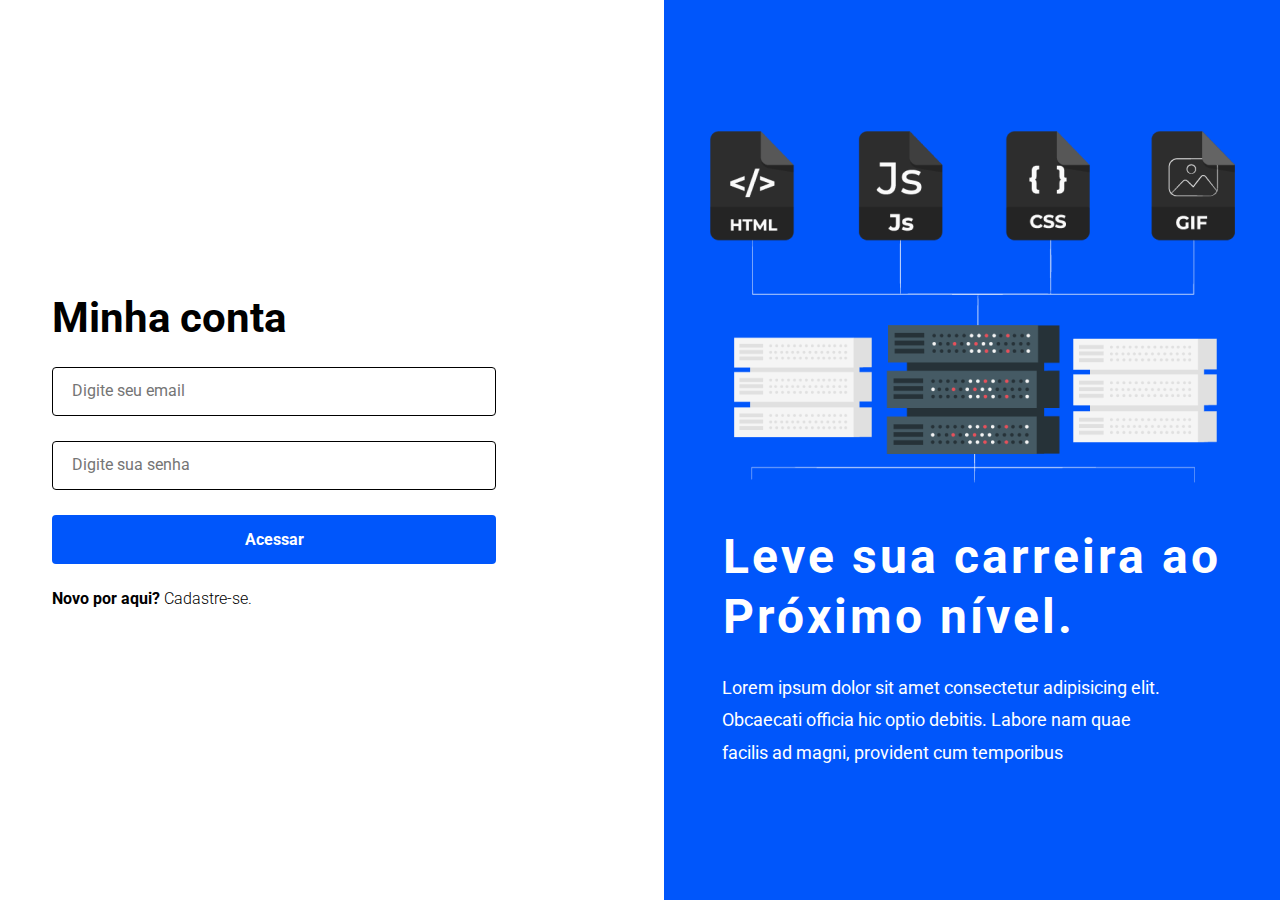
==== index.html @ dd0be00c "desafio login concluido" ====
<!DOCTYPE html>
<html lang="pt-br">
<head>
    <link rel="stylesheet" href="styles/global.css">
    <link rel="stylesheet" href="styles/left.css">
    <link rel="stylesheet" href="styles/right.css">
    <meta charset="UTF-8">
    <meta name="viewport" content="width=device-width, initial-scale=1.0">
    <title>Login</title>
</head>
<body>
    <div class="wrapper">
        
            <div class="left column">
                <h1>Minha conta</h1>
                <form class="form">
                    <input type="text" placeholder="Digite seu email" class="input">
                    <input type="password" placeholder="Digite sua senha" class="input">
                    <input type="button" value="Acessar" class="btn">
                </form>
                <p>Novo por aqui? <a href="signup.html">Cadastre-se.</a></p>
            </div>
            <div class="right column">
                <div class="asset">
                    <img src="assets/info.png" alt="" class="img">
                </div>
                <h1>Leve sua carreira ao <br>Próximo nível.</h1>
                <p>Lorem ipsum dolor sit amet consectetur adipisicing elit. <br>Obcaecati officia hic optio debitis. Labore nam quae <br>facilis ad magni, provident cum temporibus </p>
            </div>
        
    </div>
    
</body>
</html>
---- styles/global.css ----
@import url('https://fonts.googleapis.com/css2?family=Roboto:ital,wght@0,100..900;1,100..900&display=swap');

:root{
    --branco: #ffffff;
    --preto: #000000;
    --azul: #0056fb;
}

*{
    margin: 0;
    padding: 0;
    box-sizing: border-box;
    font-family: "Roboto", sans-serif;
}

a{
    text-decoration: none;
}

body{
    background-color: var(--branco);
    height: 100%;
    width: 100%;
}

.wrapper{
    display: flex;
    height: 100vh;
    flex-direction: row;
    align-items: center;
    justify-content: center;
    margin: 0 auto;
    
}
---- styles/left.css ----
.left{
    background-color: var(--branco);
    width: 50%;
    flex: 1;
    display: flex;
    flex-direction: column;
    justify-content: center;
    align-items: center;
    padding: 0 24px;
    
}

.left h1{
    width: 100%;
    max-width: 560px;
    margin-bottom: 25px;
    font-size: 42px;

}

.form{
    max-width: 560px;
    width: 100%;
}


input{
    display: flex;
    width: 444px;
    height: 49px;
    margin-bottom: 25px;
    border: 1px solid black;
    border-radius: 4px;
}

input::placeholder{
    font-size: 16px;
    font-weight: 400px;
    padding: 15px 19px;
}

 .btn{
    background-color: var(--azul);
    color: var(--branco);
    border: none;
    font-weight: 700;
    font-size: 16px;
}
.left p{
    width: 100%;
    max-width: 560px;
    font-weight: 700;
    font-size: 16px;
}

.left p a{
    color: var(--preto);
    font-weight: 300;
}


/*Signup*/

.termos{
    display: flex;
    flex-direction: row;
}

.caixa{
    width: 20px;
    height: 20px;
    margin-right: 20px;
    border: 1px solid black;
}
---- styles/right.css ----
.right{
    height: 100vh;
    width: 50%;
    background-color: var(--azul);
    flex: 1;
    display: flex;
    flex-direction: column;
    align-items: center;
    justify-content: center;
}

.right .asset{
    margin-bottom: 40px;
}

.img{
    width: 525px;
    height: 352px;
}

.right h1{
    font-size: 48px;
    font-weight: 700;
    color: var(--branco);
    letter-spacing: 3px;
    line-height: 60px;
    margin-bottom: 25px;
}

.right p{
    font-size: 18px;
    font-weight: 400;
    color: var(--branco);
    line-height: 180%;
    width: 100%;
    max-width: 500px;
}
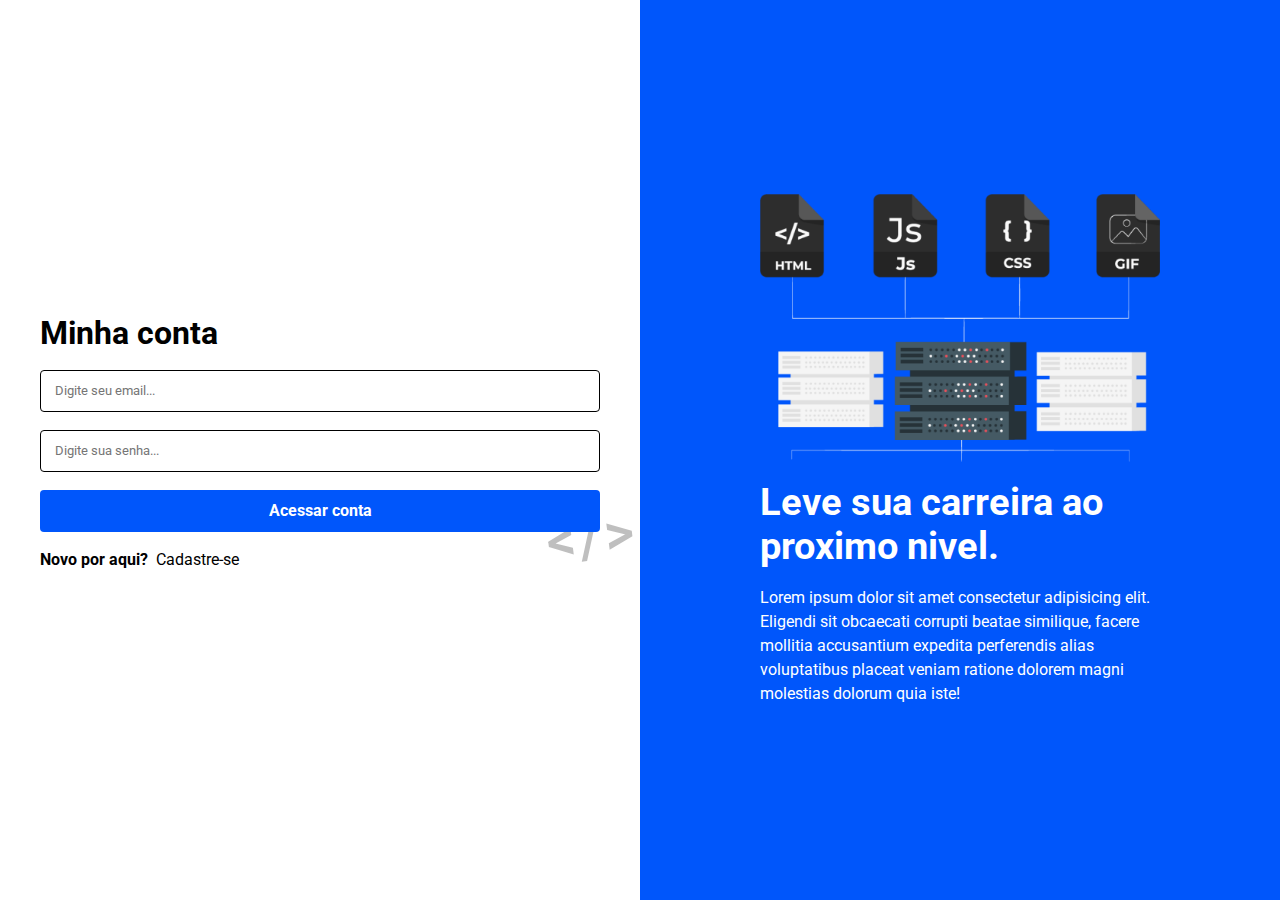
==== commit afa3a343: "FIM" ====
--- a/index.html
+++ b/index.html
@@ -2,33 +2,39 @@
 <html lang="pt-br">
 <head>
     <link rel="stylesheet" href="styles/global.css">
-    <link rel="stylesheet" href="styles/left.css">
-    <link rel="stylesheet" href="styles/right.css">
     <meta charset="UTF-8">
     <meta name="viewport" content="width=device-width, initial-scale=1.0">
     <title>Login</title>
 </head>
 <body>
-    <div class="wrapper">
-        
-            <div class="left column">
-                <h1>Minha conta</h1>
-                <form class="form">
-                    <input type="text" placeholder="Digite seu email" class="input">
-                    <input type="password" placeholder="Digite sua senha" class="input">
-                    <input type="button" value="Acessar" class="btn">
-                </form>
-                <p>Novo por aqui? <a href="signup.html">Cadastre-se.</a></p>
+    <main class="container">
+        <section class="left">
+            <h1>Minha conta</h1>
+
+            <form class="form">
+                <input type="email" placeholder="Digite seu email..." class="input">
+                <input type="password" placeholder="Digite sua senha..." class="input">
+                <button type="submit" class="button">
+                    Acessar conta 
+                </button>
+            </form>
+
+            <div class="area">
+                <span class="link">Novo por aqui? <a href="signup.html">Cadastre-se</a></span>
             </div>
-            <div class="right column">
-                <div class="asset">
-                    <img src="assets/info.png" alt="" class="img">
-                </div>
-                <h1>Leve sua carreira ao <br>Próximo nível.</h1>
-                <p>Lorem ipsum dolor sit amet consectetur adipisicing elit. <br>Obcaecati officia hic optio debitis. Labore nam quae <br>facilis ad magni, provident cum temporibus </p>
-            </div>
-        
-    </div>
-    
+
+
+        </section>
+
+        <section class="right">
+            <img src="assets/info.png" alt="informações do projeto" class="info-img">
+            <h2 class="subtitle">Leve sua carreira ao proximo nivel.</h2>
+            <p class="text">Lorem ipsum dolor sit amet consectetur adipisicing elit. Eligendi sit obcaecati corrupti beatae similique, facere mollitia accusantium expedita perferendis alias voluptatibus placeat veniam ratione dolorem magni molestias dolorum quia iste!</p>
+
+        </section>
+
+
+
+    </main>
 </body>
 </html>--- a/styles/global.css
+++ b/styles/global.css
@@ -13,27 +13,193 @@
     font-family: "Roboto", sans-serif;
 }
 
-a{
-    text-decoration: none;
-}
-
 body{
     background-color: var(--branco);
-    height: 100%;
-    width: 100%;
-}
-
-.wrapper{
-    display: flex;
-    height: 100vh;
+    width: 100%;
+}
+
+.container{
+    display: flex;
     flex-direction: row;
     align-items: center;
     justify-content: center;
     margin: 0 auto;
+}
+
+.left{
+    flex: 1;
+    display: flex;
+    flex-direction: column;
+    justify-content: center;
+    align-items: center;
+    padding: 0 24px;
+}
+
+.left h1{
+    width: 100%;
+    max-width: 560px;
+    margin-bottom: 18px;
+    font-size: 32px;
+}
+
+
+.form{
+    position: relative;
+    display: flex;
+    flex-direction: column;
+    width: 100%;
+    max-width: 560px;
+    z-index: 9;
+}
+
+.input{
+    border: 1px solid var(--preto);
+    border-radius: 4px;
+    margin-bottom: 18px;
+    min-width: 100%;
+    padding: 0 14px;
+}
+
+.form input[type="text"], .form input[type="email"], .form input[type="password"]{
+    height: 42px;
+}
+
+.button{
+    background-color: var(--azul);
+    height: 42px;
+    border-radius: 4px;
+    color: var(--branco);
+    font-size: 16px;
+    font-weight: bold;
+    width: 100%;
+    max-width: 560px;
+    cursor: pointer;
+    border: none;
+    margin-bottom: 18px;
+
+    transition: .5s linear;
+    z-index: 2;
+}
+
+.button:hover{
+    background-color: #008afb;
+}
+
+.area{
+    width: 100%;
+    max-width: 560px;
+    margin-bottom: 18px;
+}
+
+.area .link{
+    align-self: flex-start;
+    font-weight: bold;
+}
+
+.link a {
+    text-decoration: none;
+    color: var(--preto);
+    font-weight: normal;
+    margin-left: 4px;
+}
+
+.right{
+    flex: 1;
+    background-color: var(--azul);
+    height: 100vh;
+    display: flex;
+    flex-direction: column;
+    align-items: center;
+    justify-content: center;
+    padding: 0 24px;
+}
+
+.info-img{
+    width: 100%;
+    max-width: 400px;
+    height: auto;
+    margin-bottom: 18px;
+}
+
+.subtitle{
+    max-width: 400px;
+    font-size: 38px;
+    color: var(--branco);
+    margin-bottom: 18px;
+}
+
+.text{
+    max-width: 400px;
+    line-height: 150%;
+    color: var(--branco);
+}
+
+
+.form::before{
+    content: '';
+    position: absolute;
+    background-image: url(../assets/code.svg);
+    background-size: 90px;
+    background-repeat: no-repeat;
+    z-index: 1;
+    width: 90px;
+    height: 90px;
+    opacity: 0.3;
+    bottom: -50px;
+    right: -35px;
+}
+
+@media (max-width: 700px){
+    .container{
+        flex-direction: column;
+        min-height: 100vh;
+    }
+
+    .left{
+        width: 85%;
+        padding: 24px 0;
+    }
+
+    .left h1{
+        margin-bottom: 18px;
+    }
     
-}
-
-
-
-
-
+    .right{
+        padding: 32px 0;
+        width: 100%;
+        height: 100%;
+    }
+
+    .form::before{
+        background-size: 80px;
+        width: 84px;
+        height: 84px;
+        bottom: -46px;
+        right: -30px;
+    }
+}
+
+@media (max-width: 400px){
+    .info-img{
+        width: 84%;
+    }
+
+    .subtitle{
+        margin-bottom: 18px;
+        font-size: 32px;
+        max-width: 400px;
+        padding: 0 14px;
+        text-align: center;
+    }
+    .text{
+        max-width: 400px;
+        padding: 0 14px;
+    }
+}
+
+
+
+
+
+
+
